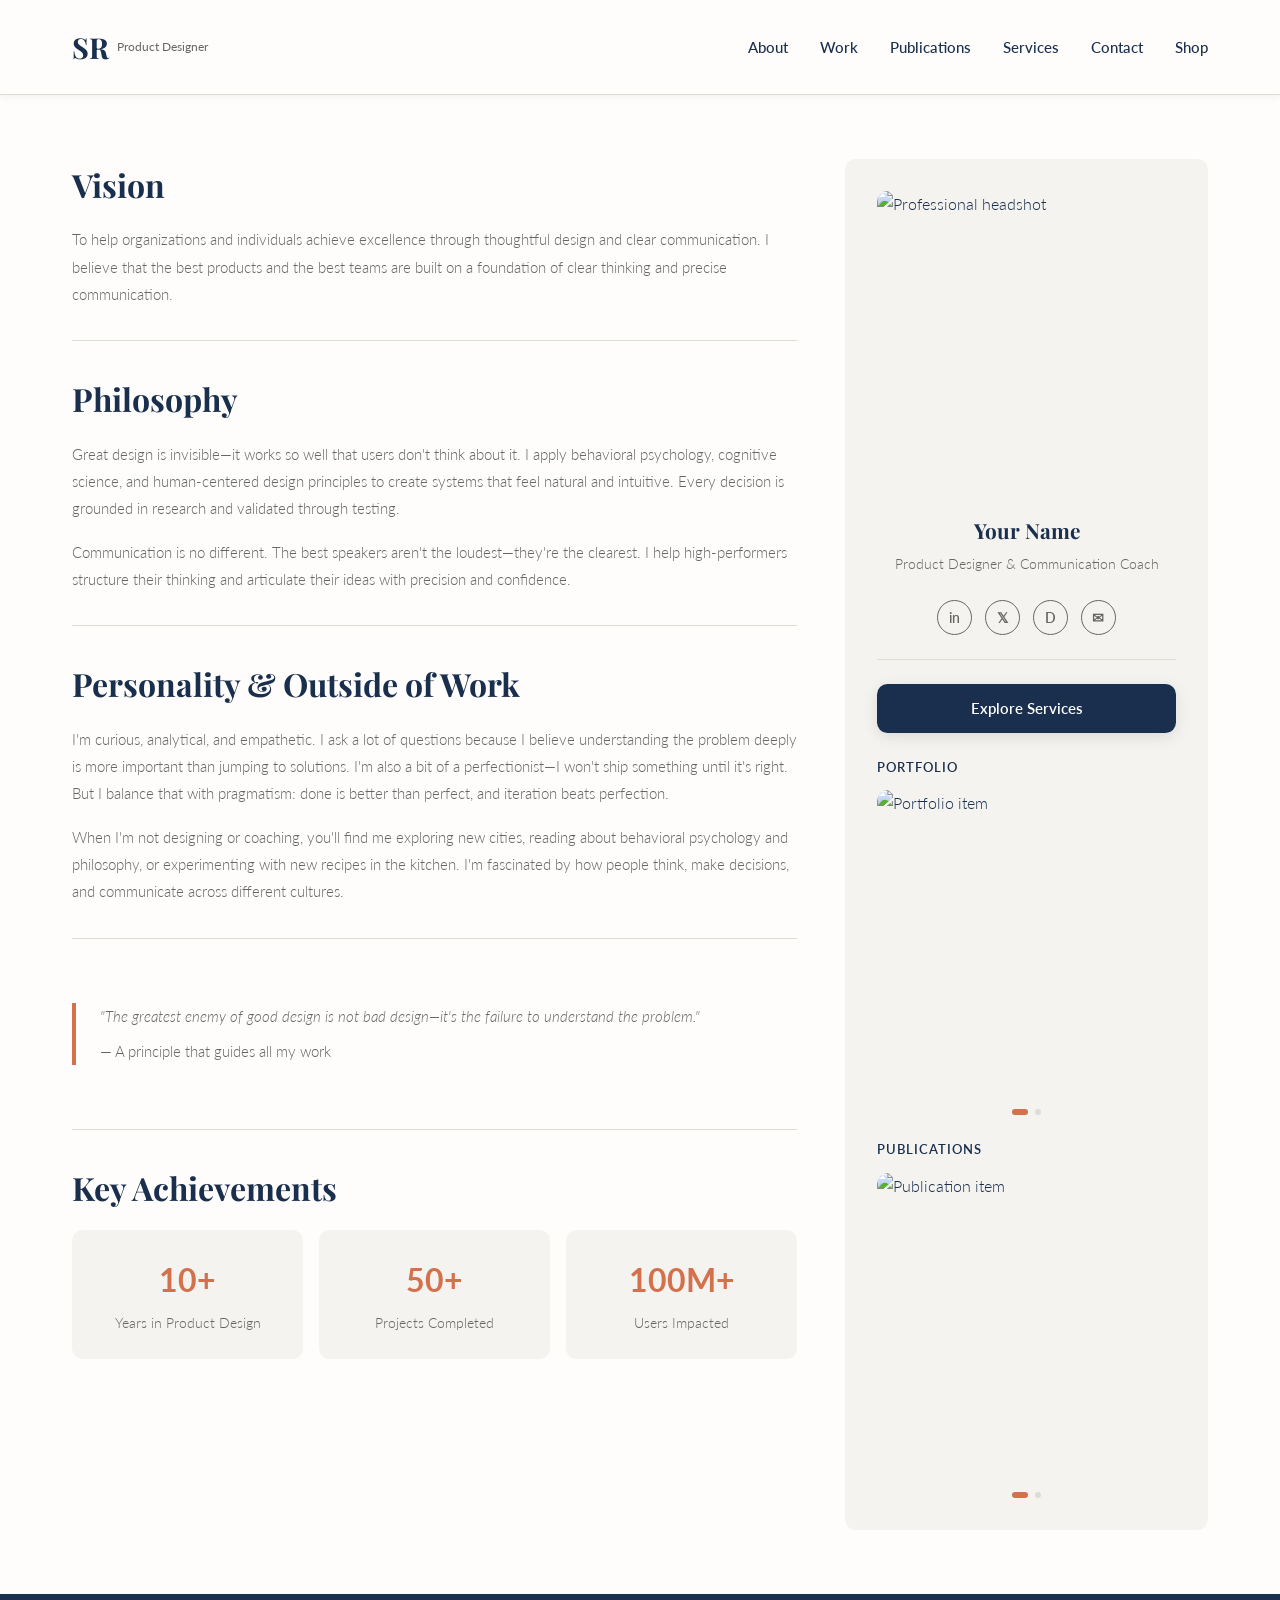
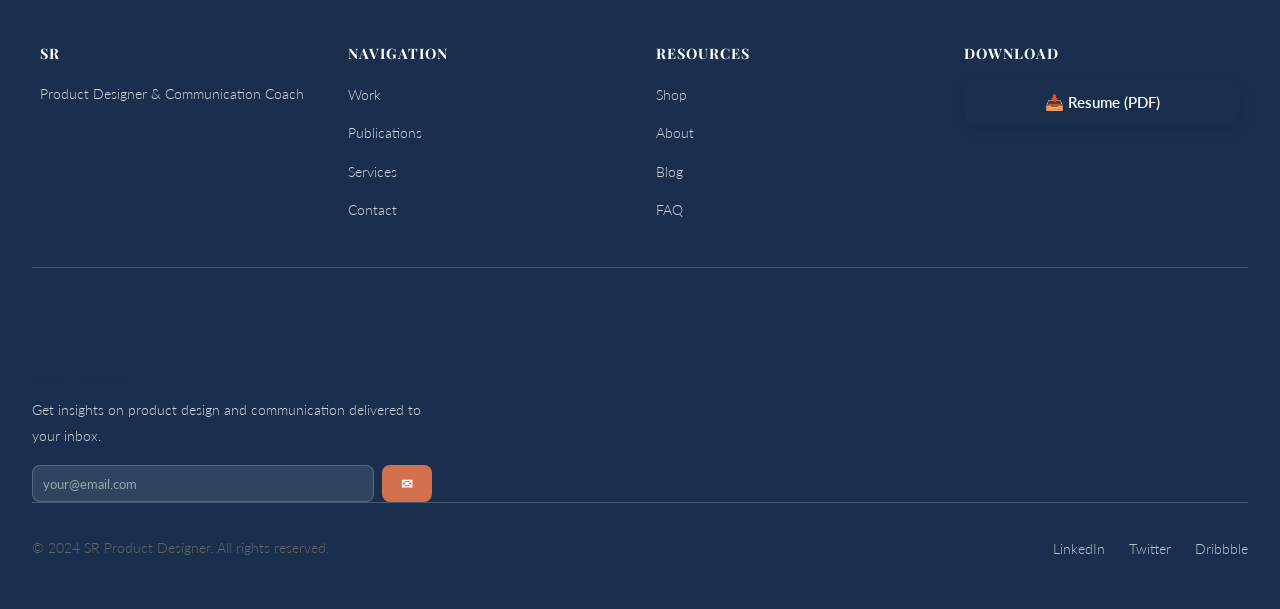
==== about.html @ 40fbd29f "Add files via upload" ====
<!DOCTYPE html>
<html lang="en">
<head>
  <meta charset="UTF-8">
  <meta name="viewport" content="width=device-width, initial-scale=1.0">
  <title>About - SR Portfolio</title>
  <link rel="preconnect" href="https://fonts.googleapis.com">
  <link rel="preconnect" href="https://fonts.gstatic.com" crossorigin>
  <link href="https://fonts.googleapis.com/css2?family=Playfair+Display:wght@600;700;800&family=Lato:wght@300;400;500;600;700&display=swap" rel="stylesheet">
  <link rel="stylesheet" href="styles.css">
</head>
<body>
  <!-- HEADER -->
  <header>
    <div class="header-container">
      <a href="index.html" class="logo">SR <span class="logo-subtitle">Product Designer</span></a>
      <nav>
        <a href="about.html">About</a>
        <a href="index.html#case-studies">Work</a>
        <a href="index.html#publications">Publications</a>
        <a href="index.html#services">Services</a>
        <a href="index.html#contact">Contact</a>
        <a href="shop.html">Shop</a>
      </nav>
    </div>
  </header>

  <!-- ABOUT SECTION -->
  <section style="padding: 4rem 0;">
    <div class="container">
      <div class="about-wrapper">
        <!-- LEFT COLUMN: MAIN CONTENT (2/3) -->
        <div class="about-content">
          <!-- Vision -->
          <div class="about-section">
            <h2>Vision</h2>
            <p>To help organizations and individuals achieve excellence through thoughtful design and clear communication. I believe that the best products and the best teams are built on a foundation of clear thinking and precise communication.</p>
          </div>

          <!-- Philosophy -->
          <div class="about-section">
            <h2>Philosophy</h2>
            <p>Great design is invisible—it works so well that users don't think about it. I apply behavioral psychology, cognitive science, and human-centered design principles to create systems that feel natural and intuitive. Every decision is grounded in research and validated through testing.</p>
            <p style="margin-top: 1rem;">Communication is no different. The best speakers aren't the loudest—they're the clearest. I help high-performers structure their thinking and articulate their ideas with precision and confidence.</p>
          </div>

          <!-- Personality & Outside of Work -->
          <div class="about-section">
            <h2>Personality & Outside of Work</h2>
            <p>I'm curious, analytical, and empathetic. I ask a lot of questions because I believe understanding the problem deeply is more important than jumping to solutions. I'm also a bit of a perfectionist—I won't ship something until it's right. But I balance that with pragmatism: done is better than perfect, and iteration beats perfection.</p>
            <p style="margin-top: 1rem;">When I'm not designing or coaching, you'll find me exploring new cities, reading about behavioral psychology and philosophy, or experimenting with new recipes in the kitchen. I'm fascinated by how people think, make decisions, and communicate across different cultures.</p>
          </div>

          <!-- Quote -->
          <div class="about-section">
            <blockquote class="hero-quote">
              <p>"The greatest enemy of good design is not bad design—it's the failure to understand the problem."</p>
              <p class="hero-quote-author">— A principle that guides all my work</p>
            </blockquote>
          </div>

          <!-- Key Achievements -->
          <div class="about-section">
            <h2>Key Achievements</h2>
            <div class="about-achievements">
              <div class="achievement-card">
                <div class="number">10+</div>
                <div class="label">Years in Product Design</div>
              </div>
              <div class="achievement-card">
                <div class="number">50+</div>
                <div class="label">Projects Completed</div>
              </div>
              <div class="achievement-card">
                <div class="number">100M+</div>
                <div class="label">Users Impacted</div>
              </div>
            </div>
          </div>
        </div>

        <!-- RIGHT COLUMN: SIDEBAR (1/3) -->
        <div class="about-sidebar">
          <!-- Headshot -->
          <img src="https://d2xsxph8kpxj0f.cloudfront.net/310519663073856323/KrCcLkjFfHXs5Fs8XRAP9v/headshot-1-HgJmuuVNAD2cdHYpZAWrU8.webp" alt="Professional headshot" class="about-sidebar-image">

          <!-- Name -->
          <div class="about-sidebar-name">
            <h3>Your Name</h3>
            <p>Product Designer & Communication Coach</p>
          </div>

          <!-- Social Icons -->
          <div class="about-sidebar-social">
            <a href="https://linkedin.com" target="_blank" title="LinkedIn">in</a>
            <a href="https://twitter.com" target="_blank" title="Twitter">𝕏</a>
            <a href="https://dribbble.com" target="_blank" title="Dribbble">D</a>
            <a href="mailto:hello@example.com" title="Email">✉</a>
          </div>

          <div class="about-sidebar-divider"></div>

          <!-- Services CTA -->
          <a href="index.html#services" class="btn btn-primary about-sidebar-cta">Explore Services</a>

          <!-- Portfolio Carousel -->
          <div class="about-portfolio-section">
            <div class="about-portfolio-title">Portfolio</div>
            <div class="about-portfolio-carousel">
              <img id="portfolioCarousel" src="https://images.unsplash.com/photo-1552664730-d307ca884978?w=300&h=300&fit=crop" alt="Portfolio item" style="opacity: 1; transition: opacity 0.3s ease;">
            </div>
            <div class="carousel-nav portfolio-nav">
              <button class="active"></button>
              <button></button>
            </div>
          </div>

          <!-- Publications Carousel -->
          <div class="about-portfolio-section">
            <div class="about-portfolio-title">Publications</div>
            <div class="about-portfolio-carousel">
              <img id="publicationCarousel" src="https://images.unsplash.com/photo-1499750310107-5fef28a66643?w=300&h=300&fit=crop" alt="Publication item" style="opacity: 1; transition: opacity 0.3s ease;">
            </div>
            <div class="carousel-nav publication-nav">
              <button class="active"></button>
              <button></button>
            </div>
          </div>
        </div>
      </div>
    </div>
  </section>

  <!-- FOOTER -->
  <footer>
    <div class="footer-container">
      <div class="footer-section">
        <h4>SR</h4>
        <p>Product Designer & Communication Coach</p>
      </div>

      <div class="footer-section">
        <h4>Navigation</h4>
        <ul>
          <li><a href="index.html#case-studies">Work</a></li>
          <li><a href="index.html#publications">Publications</a></li>
          <li><a href="index.html#services">Services</a></li>
          <li><a href="index.html#contact">Contact</a></li>
        </ul>
      </div>

      <div class="footer-section">
        <h4>Resources</h4>
        <ul>
          <li><a href="shop.html">Shop</a></li>
          <li><a href="about.html">About</a></li>
          <li><a href="#">Blog</a></li>
          <li><a href="#">FAQ</a></li>
        </ul>
      </div>

      <div class="footer-section">
        <h4>Download</h4>
        <button class="btn btn-primary" onclick="alert('Resume download - implement with your PDF URL')" style="width: 100%; justify-content: center;">📥 Resume (PDF)</button>
      </div>
    </div>

    <div class="footer-divider"></div>

    <div class="footer-newsletter">
      <h4>Stay Updated</h4>
      <p>Get insights on product design and communication delivered to your inbox.</p>
      <form class="footer-newsletter-form" onsubmit="event.preventDefault(); alert('Newsletter signup - implement with backend');">
        <input type="email" placeholder="your@email.com" required>
        <button type="submit">✉</button>
      </form>
    </div>

    <div class="footer-bottom">
      <p>© 2024 SR Product Designer. All rights reserved.</p>
      <div class="footer-bottom-links">
        <a href="https://linkedin.com" target="_blank">LinkedIn</a>
        <a href="https://twitter.com" target="_blank">Twitter</a>
        <a href="https://dribbble.com" target="_blank">Dribbble</a>
      </div>
    </div>
  </footer>

  <script src="main.js"></script>
</body>
</html>
---- styles.css ----
/* ============================================
   SR PORTFOLIO - EXACT DESIGN SYSTEM
   Matching Manus React version perfectly
   ============================================ */

* {
  margin: 0;
  padding: 0;
  box-sizing: border-box;
}

:root {
  --primary: #1a2f4d;
  --primary-light: #2a4a6d;
  --primary-dark: #0f1f35;
  --accent: #d4714d;
  --accent-light: #e89070;
  --accent-dark: #c25a38;
  --secondary: #f5f3f0;
  --secondary-dark: #e8e4df;
  --background: #fefdfb;
  --foreground: #1a2f4d;
  --muted-foreground: #666666;
  --border: #e0dbd5;
  --card: #ffffff;
  
  --shadow-sm: 0 2px 8px rgba(0, 0, 0, 0.05);
  --shadow-md: 0 4px 15px rgba(0, 0, 0, 0.1);
  --shadow-lg: 0 8px 25px rgba(0, 0, 0, 0.15);
  --shadow-xl: 0 12px 40px rgba(0, 0, 0, 0.2);
}

html {
  scroll-behavior: smooth;
}

body {
  font-family: 'Lato', -apple-system, BlinkMacSystemFont, 'Segoe UI', sans-serif;
  color: var(--foreground);
  background-color: var(--background);
  line-height: 1.6;
  font-weight: 300;
}

h1, h2, h3, h4, h5, h6 {
  font-family: 'Playfair Display', serif;
  color: var(--primary);
  font-weight: 700;
}

p {
  color: var(--muted-foreground);
  line-height: 1.8;
}

a {
  color: inherit;
  text-decoration: none;
}

/* ============================================
   HEADER & NAVIGATION
   ============================================ */

header {
  position: sticky;
  top: 0;
  z-index: 1000;
  background: var(--background);
  border-bottom: 1px solid var(--border);
  box-shadow: var(--shadow-sm);
}

.header-container {
  max-width: 1200px;
  margin: 0 auto;
  padding: 1.5rem 2rem;
  display: flex;
  justify-content: space-between;
  align-items: center;
}

.logo {
  font-size: 1.8rem;
  font-weight: 700;
  color: var(--primary);
  font-family: 'Playfair Display', serif;
  display: flex;
  align-items: center;
  gap: 0.5rem;
}

.logo-subtitle {
  font-size: 0.75rem;
  color: var(--muted-foreground);
  font-family: 'Lato', sans-serif;
  font-weight: 400;
}

nav {
  display: flex;
  gap: 2rem;
  align-items: center;
}

nav a {
  font-size: 0.95rem;
  font-weight: 500;
  color: var(--foreground);
  transition: color 0.3s ease;
  position: relative;
}

nav a:hover {
  color: var(--accent);
}

nav a::after {
  content: '';
  position: absolute;
  bottom: -5px;
  left: 0;
  width: 0;
  height: 2px;
  background: var(--accent);
  transition: width 0.3s ease;
}

nav a:hover::after {
  width: 100%;
}

/* ============================================
   BUTTONS
   ============================================ */

.btn {
  display: inline-flex;
  align-items: center;
  justify-content: center;
  gap: 0.5rem;
  padding: 0.75rem 1.5rem;
  border-radius: 0.65rem;
  border: none;
  cursor: pointer;
  font-size: 0.95rem;
  font-weight: 600;
  transition: all 0.3s ease;
  font-family: 'Lato', sans-serif;
}

.btn-primary {
  background: var(--primary);
  color: white;
  box-shadow: var(--shadow-md);
}

.btn-primary:hover {
  background: var(--primary-dark);
  transform: translateY(-2px);
  box-shadow: var(--shadow-lg);
}

.btn-secondary {
  background: transparent;
  color: var(--accent);
  border: 2px solid var(--accent);
}

.btn-secondary:hover {
  background: var(--accent);
  color: white;
}

.btn-outline {
  background: transparent;
  color: var(--primary);
  border: 2px solid var(--primary);
}

.btn-outline:hover {
  background: var(--primary);
  color: white;
}

/* ============================================
   CONTAINER & SECTIONS
   ============================================ */

.container {
  max-width: 1200px;
  margin: 0 auto;
  padding: 0 2rem;
}

section {
  padding: 4rem 0;
}

section.alt-bg {
  background: var(--secondary);
}

/* ============================================
   HERO SECTION
   ============================================ */

.hero {
  display: grid;
  grid-template-columns: 1fr 1fr;
  gap: 4rem;
  align-items: center;
  min-height: 80vh;
  padding: 4rem 0;
}

.hero-image {
  position: relative;
  display: flex;
  flex-direction: column;
  align-items: center;
}

.hero-image-wrapper {
  position: relative;
  width: 320px;
  height: 320px;
  margin-bottom: 2rem;
}

.hero-image-outer {
  position: absolute;
  inset: 0;
  border-radius: 1rem;
  background: linear-gradient(135deg, rgba(212, 113, 77, 0.2), rgba(26, 47, 77, 0.2));
  box-shadow: var(--shadow-lg);
}

.hero-image-inner {
  position: absolute;
  inset: 1rem;
  border-radius: 0.75rem;
  overflow: hidden;
  box-shadow: var(--shadow-md);
}

.hero-image-inner img {
  width: 100%;
  height: 100%;
  object-fit: cover;
  transition: opacity 0.7s ease;
}

.carousel-dots {
  position: absolute;
  bottom: 1.5rem;
  left: 50%;
  transform: translateX(-50%);
  display: flex;
  gap: 0.5rem;
  z-index: 10;
}

.carousel-dots button {
  width: 8px;
  height: 8px;
  border-radius: 50%;
  background: rgba(255, 255, 255, 0.5);
  border: none;
  cursor: pointer;
  transition: all 0.3s ease;
}

.carousel-dots button.active {
  background: var(--accent);
  width: 24px;
  border-radius: 4px;
}

.social-icons {
  display: flex;
  gap: 1rem;
  justify-content: center;
}

.social-icons a {
  width: 40px;
  height: 40px;
  border: 1.5px solid var(--muted-foreground);
  border-radius: 50%;
  display: flex;
  align-items: center;
  justify-content: center;
  color: var(--muted-foreground);
  transition: all 0.3s ease;
  font-size: 1rem;
  font-weight: 600;
}

.social-icons a:hover {
  border-color: var(--accent);
  background: var(--accent);
  color: white;
}

.hero-content {
  space-y: 2rem;
}

.hero-content h1 {
  font-size: 3.5rem;
  line-height: 1.2;
  margin-bottom: 1rem;
}

.hero-content .subtitle {
  font-size: 1.1rem;
  color: var(--muted-foreground);
  margin-bottom: 1.5rem;
  line-height: 1.8;
}

.hero-quote {
  border-left: 4px solid var(--accent);
  padding-left: 1.5rem;
  margin: 2rem 0;
  font-style: italic;
  color: var(--muted-foreground);
  font-size: 1.1rem;
}

.hero-quote-author {
  font-size: 0.9rem;
  margin-top: 0.5rem;
  color: var(--foreground);
  font-style: normal;
}

.hero-cta {
  display: flex;
  gap: 1rem;
  margin-top: 2rem;
  flex-wrap: wrap;
}

/* ============================================
   CASE STUDIES SECTION
   ============================================ */

.section-title {
  font-size: 2.5rem;
  margin-bottom: 0.5rem;
}

.section-subtitle {
  color: var(--muted-foreground);
  font-size: 1.1rem;
  margin-bottom: 3rem;
}

.case-grid {
  display: grid;
  grid-template-columns: repeat(2, 1fr);
  gap: 1.5rem;
  auto-rows: max-content;
  margin-bottom: 3rem;
}

.case-grid > a:first-child {
  grid-column: span 2;
  grid-row: span 2;
}

.case-card {
  position: relative;
  overflow: hidden;
  border-radius: 0.75rem;
  box-shadow: var(--shadow-md);
  transition: all 0.3s ease;
  cursor: pointer;
  height: 300px;
  display: flex;
  align-items: flex-end;
}

.case-grid > a:first-child .case-card {
  height: 500px;
}

.case-card:hover {
  transform: translateY(-8px);
  box-shadow: var(--shadow-lg);
}

.case-card-image {
  position: absolute;
  inset: 0;
  width: 100%;
  height: 100%;
  background: linear-gradient(135deg, #667eea 0%, #764ba2 100%);
  overflow: hidden;
}

.case-card-image img {
  width: 100%;
  height: 100%;
  object-fit: cover;
  transition: transform 0.5s ease;
}

.case-card:hover .case-card-image img {
  transform: scale(1.05);
}

.case-card-overlay {
  position: absolute;
  inset: 0;
  background: linear-gradient(to top, rgba(26, 47, 77, 0.95), rgba(26, 47, 77, 0.5), transparent);
  opacity: 0;
  transition: opacity 0.3s ease;
  display: flex;
  flex-direction: column;
  justify-content: flex-end;
  padding: 2rem;
  z-index: 2;
}

.case-card:hover .case-card-overlay {
  opacity: 1;
}

.case-card-overlay-content {
  space-y: 1rem;
}

.case-card-overlay-category {
  font-size: 0.75rem;
  color: var(--accent);
  text-transform: uppercase;
  letter-spacing: 1px;
  font-weight: 600;
  margin-bottom: 0.5rem;
}

.case-card-overlay-title {
  font-size: 1.5rem;
  color: white;
  margin-bottom: 0.5rem;
}

.case-card-overlay-description {
  font-size: 0.9rem;
  color: rgba(255, 255, 255, 0.9);
  margin-bottom: 1rem;
}

.case-card-overlay-cta {
  display: flex;
  align-items: center;
  gap: 0.5rem;
  color: var(--accent);
  font-weight: 600;
  font-size: 0.9rem;
  transition: transform 0.3s ease;
}

.case-card:hover .case-card-overlay-cta {
  transform: translateX(4px);
}

.case-card-static {
  position: absolute;
  bottom: 0;
  left: 0;
  right: 0;
  padding: 1.5rem;
  background: linear-gradient(to top, rgba(0, 0, 0, 0.6), transparent);
  z-index: 1;
  transition: opacity 0.3s ease;
}

.case-card:hover .case-card-static {
  opacity: 0;
}

.case-card-static-category {
  font-size: 0.75rem;
  color: var(--accent);
  text-transform: uppercase;
  letter-spacing: 1px;
  font-weight: 600;
  margin-bottom: 0.5rem;
}

.case-card-static-title {
  font-size: 1.3rem;
  color: white;
  margin-bottom: 0.5rem;
}

.case-card-static-company {
  font-size: 0.9rem;
  color: rgba(255, 255, 255, 0.8);
}

.case-cta {
  text-align: center;
}

.case-cta p {
  margin-bottom: 1rem;
}

.case-cta .btn {
  display: inline-flex;
}

/* ============================================
   PUBLICATIONS SECTION
   ============================================ */

.publications-header {
  display: flex;
  justify-content: space-between;
  align-items: center;
  margin-bottom: 3rem;
}

.publications-header-left {
  max-width: 50%;
}

.publications-controls {
  display: flex;
  gap: 0.5rem;
}

.publications-controls button {
  padding: 0.5rem;
  background: transparent;
  border: none;
  cursor: pointer;
  color: var(--accent);
  transition: all 0.3s ease;
  display: flex;
  align-items: center;
  justify-content: center;
}

.publications-controls button:hover {
  background: var(--secondary);
  border-radius: 0.5rem;
}

.publications-carousel {
  position: relative;
  overflow: hidden;
}

.publications-scroll {
  display: flex;
  gap: 1.5rem;
  overflow-x: auto;
  padding-bottom: 1rem;
  scroll-behavior: smooth;
}

.publications-scroll::-webkit-scrollbar {
  display: none;
}

.publication-card {
  flex-shrink: 0;
  width: 320px;
  background: var(--card);
  border: 1px solid var(--border);
  border-radius: 0.75rem;
  padding: 1.5rem;
  box-shadow: var(--shadow-md);
  transition: all 0.3s ease;
  display: flex;
  flex-direction: column;
  justify-content: space-between;
  cursor: pointer;
}

.publication-card:hover {
  box-shadow: var(--shadow-lg);
  border-color: var(--accent);
  transform: scale(1.05);
}

.publication-card-header {
  margin-bottom: 1rem;
}

.publication-card-publication {
  font-size: 0.75rem;
  color: var(--accent);
  text-transform: uppercase;
  letter-spacing: 1px;
  font-weight: 600;
  margin-bottom: 0.5rem;
}

.publication-card-title {
  font-size: 1.1rem;
  font-weight: 700;
  color: var(--primary);
  margin-bottom: 0.5rem;
  transition: color 0.3s ease;
  line-height: 1.4;
  display: -webkit-box;
  -webkit-line-clamp: 2;
  -webkit-box-orient: vertical;
  overflow: hidden;
}

.publication-card:hover .publication-card-title {
  color: var(--accent);
}

.publication-card-excerpt {
  font-size: 0.85rem;
  color: var(--muted-foreground);
  line-height: 1.5;
  display: -webkit-box;
  -webkit-line-clamp: 2;
  -webkit-box-orient: vertical;
  overflow: hidden;
}

.publication-card-footer {
  display: flex;
  justify-content: space-between;
  align-items: center;
  padding-top: 1rem;
  border-top: 1px solid var(--border);
}

.publication-card-date {
  font-size: 0.75rem;
  color: var(--muted-foreground);
}

.publication-card-icon {
  color: var(--accent);
  transition: transform 0.3s ease;
}

.publication-card:hover .publication-card-icon {
  transform: translate(2px, -2px);
}

.publications-indicators {
  display: flex;
  gap: 0.5rem;
  justify-content: center;
  margin-top: 2rem;
}

.publications-indicator {
  width: 8px;
  height: 8px;
  border-radius: 50%;
  background: var(--border);
  border: none;
  cursor: pointer;
  transition: all 0.3s ease;
}

.publications-indicator.active {
  background: var(--accent);
  width: 32px;
  border-radius: 4px;
}

.publications-indicator:hover {
  background: var(--muted-foreground);
}

/* ============================================
   SERVICES SECTION
   ============================================ */

.services-grid {
  display: grid;
  grid-template-columns: repeat(auto-fit, minmax(350px, 1fr));
  gap: 2rem;
}

.service-card {
  background: var(--card);
  border: 2px solid var(--border);
  border-radius: 0.75rem;
  padding: 2rem;
  transition: all 0.3s ease;
  position: relative;
  display: flex;
  flex-direction: column;
}

.service-card::before {
  content: '';
  position: absolute;
  top: 0;
  left: 0;
  right: 0;
  height: 3px;
  background: linear-gradient(to right, var(--accent), var(--accent), transparent);
  border-radius: 0.75rem 0.75rem 0 0;
  opacity: 0;
  transition: opacity 0.3s ease;
}

.service-card:hover {
  border-color: var(--accent);
  box-shadow: var(--shadow-lg);
  transform: translateY(-8px);
}

.service-card:hover::before {
  opacity: 1;
}

.service-card-title {
  font-size: 1.5rem;
  margin-bottom: 0.5rem;
  transition: color 0.3s ease;
}

.service-card:hover .service-card-title {
  color: var(--accent);
}

.service-card-subtitle {
  color: var(--accent);
  font-weight: 600;
  font-size: 0.9rem;
  margin-bottom: 1rem;
}

.service-card-description {
  color: var(--muted-foreground);
  margin-bottom: 1.5rem;
  font-size: 0.95rem;
  line-height: 1.8;
}

.service-card-section-title {
  font-size: 0.75rem;
  font-weight: 700;
  text-transform: uppercase;
  letter-spacing: 1px;
  color: var(--primary);
  margin-bottom: 1rem;
  margin-top: 1.5rem;
}

.service-features {
  list-style: none;
  margin-bottom: 1.5rem;
  flex-grow: 1;
}

.service-features li {
  display: flex;
  align-items: flex-start;
  gap: 0.75rem;
  padding: 0.5rem 0;
  color: var(--foreground);
  font-size: 0.9rem;
}

.service-features li::before {
  content: '✓';
  color: var(--accent);
  font-weight: 700;
  flex-shrink: 0;
}

.service-ideal {
  background: var(--secondary);
  padding: 1rem;
  border-radius: 0.65rem;
  margin-bottom: 1.5rem;
  font-size: 0.9rem;
  color: var(--foreground);
}

.service-ideal strong {
  display: block;
  margin-bottom: 0.5rem;
}

.service-ideal-tags {
  display: flex;
  flex-wrap: wrap;
  gap: 0.5rem;
}

.service-ideal-tag {
  display: inline-block;
  padding: 0.3rem 0.75rem;
  background: rgba(212, 113, 77, 0.1);
  color: var(--accent);
  font-size: 0.75rem;
  font-weight: 600;
  border-radius: 20px;
}

.service-cta {
  display: flex;
  gap: 1rem;
  margin-top: 1.5rem;
}

.service-cta .btn {
  flex: 1;
}

.service-note {
  font-size: 0.75rem;
  color: var(--muted-foreground);
  text-align: center;
  margin-top: 1rem;
}

/* ============================================
   CONTACT SECTION
   ============================================ */

.contact-wrapper {
  display: grid;
  grid-template-columns: 1fr 1fr;
  gap: 3rem;
}

.contact-info {
  display: flex;
  flex-direction: column;
  gap: 2rem;
}

.contact-info-item {
  display: flex;
  align-items: flex-start;
  gap: 1.5rem;
}

.contact-info-icon {
  width: 50px;
  height: 50px;
  display: flex;
  align-items: center;
  justify-content: center;
  flex-shrink: 0;
  color: var(--accent);
  font-size: 1.5rem;
}

.contact-info-content h3 {
  margin-bottom: 0.5rem;
  font-size: 1.1rem;
}

.contact-info-content p {
  color: var(--muted-foreground);
  font-size: 0.95rem;
}

.contact-info-content a {
  color: var(--muted-foreground);
  transition: color 0.3s ease;
}

.contact-info-content a:hover {
  color: var(--accent);
}

.contact-form {
  background: var(--card);
  border: 1px solid var(--border);
  border-radius: 1rem;
  padding: 2rem;
  box-shadow: var(--shadow-md);
  display: flex;
  flex-direction: column;
  gap: 1.2rem;
}

.form-group {
  display: flex;
  flex-direction: column;
}

.form-group label {
  margin-bottom: 0.5rem;
  font-weight: 600;
  font-size: 0.95rem;
}

.form-group input,
.form-group textarea,
.form-group select {
  padding: 0.8rem;
  border: 1px solid var(--border);
  border-radius: 0.65rem;
  font-family: 'Lato', sans-serif;
  font-size: 0.95rem;
  transition: all 0.3s ease;
  background: var(--background);
}

.form-group input:focus,
.form-group textarea:focus,
.form-group select:focus {
  outline: none;
  border-color: var(--accent);
  box-shadow: 0 0 0 3px rgba(212, 113, 77, 0.1);
}

.form-group textarea {
  resize: vertical;
  min-height: 120px;
}

.form-submit {
  margin-top: 1rem;
  width: 100%;
}

/* ============================================
   FOOTER
   ============================================ */

footer {
  background: var(--primary);
  color: white;
  padding: 3rem 2rem;
}

.footer-container {
  max-width: 1200px;
  margin: 0 auto;
  display: grid;
  grid-template-columns: repeat(4, 1fr);
  gap: 2rem;
  margin-bottom: 2rem;
}

.footer-section h4 {
  color: white;
  margin-bottom: 1rem;
  font-size: 0.9rem;
  text-transform: uppercase;
  letter-spacing: 1px;
  font-family: 'Playfair Display', serif;
}

.footer-section ul {
  list-style: none;
}

.footer-section ul li {
  margin-bottom: 0.8rem;
}

.footer-section a {
  color: rgba(255, 255, 255, 0.8);
  transition: color 0.3s ease;
  font-size: 0.9rem;
}

.footer-section a:hover {
  color: var(--accent);
}

.footer-section p {
  color: rgba(255, 255, 255, 0.8);
  font-size: 0.9rem;
}

.footer-divider {
  border-top: 1px solid rgba(255, 255, 255, 0.2);
  padding: 2rem 0;
  margin-bottom: 2rem;
}

.footer-newsletter {
  max-width: 400px;
}

.footer-newsletter h4 {
  margin-bottom: 0.5rem;
}

.footer-newsletter p {
  color: rgba(255, 255, 255, 0.8);
  margin-bottom: 1rem;
  font-size: 0.9rem;
}

.footer-newsletter-form {
  display: flex;
  gap: 0.5rem;
}

.footer-newsletter-form input {
  flex: 1;
  padding: 0.6rem;
  background: rgba(255, 255, 255, 0.1);
  border: 1px solid rgba(255, 255, 255, 0.2);
  border-radius: 0.5rem;
  color: white;
  font-family: 'Lato', sans-serif;
}

.footer-newsletter-form input::placeholder {
  color: rgba(255, 255, 255, 0.5);
}

.footer-newsletter-form input:focus {
  outline: none;
  border-color: var(--accent);
  box-shadow: 0 0 0 3px rgba(212, 113, 77, 0.2);
}

.footer-newsletter-form button {
  padding: 0.6rem 1.2rem;
  background: var(--accent);
  color: white;
  border: none;
  border-radius: 0.5rem;
  cursor: pointer;
  font-weight: 600;
  transition: all 0.3s ease;
  display: flex;
  align-items: center;
  gap: 0.5rem;
  font-size: 0.9rem;
}

.footer-newsletter-form button:hover {
  background: var(--accent-dark);
}

.footer-bottom {
  border-top: 1px solid rgba(255, 255, 255, 0.2);
  padding-top: 2rem;
  display: flex;
  justify-content: space-between;
  align-items: center;
  text-align: center;
  font-size: 0.9rem;
  color: rgba(255, 255, 255, 0.7);
}

.footer-bottom-links {
  display: flex;
  gap: 1.5rem;
}

.footer-bottom-links a {
  color: rgba(255, 255, 255, 0.7);
  transition: color 0.3s ease;
}

.footer-bottom-links a:hover {
  color: var(--accent);
}

/* ============================================
   ABOUT PAGE
   ============================================ */

.about-wrapper {
  display: grid;
  grid-template-columns: 2fr 1fr;
  gap: 3rem;
  align-items: start;
}

.about-content {
  display: flex;
  flex-direction: column;
  gap: 2rem;
}

.about-section {
  border-bottom: 1px solid var(--border);
  padding-bottom: 2rem;
}

.about-section:last-child {
  border-bottom: none;
}

.about-section h2 {
  font-size: 2rem;
  margin-bottom: 1rem;
}

.about-section p {
  color: var(--muted-foreground);
  line-height: 1.8;
  font-size: 0.95rem;
}

.about-achievements {
  display: grid;
  grid-template-columns: repeat(3, 1fr);
  gap: 1rem;
  margin-top: 1rem;
}

.achievement-card {
  background: var(--secondary);
  padding: 1.5rem;
  border-radius: 0.65rem;
  text-align: center;
}

.achievement-card .number {
  font-size: 2rem;
  color: var(--accent);
  font-weight: 700;
  margin-bottom: 0.5rem;
}

.achievement-card .label {
  font-size: 0.85rem;
  color: var(--muted-foreground);
}

.about-sidebar {
  background: var(--secondary);
  padding: 2rem;
  border-radius: 0.65rem;
  display: flex;
  flex-direction: column;
  gap: 1.5rem;
  height: fit-content;
  position: sticky;
  top: 100px;
}

.about-sidebar-image {
  width: 100%;
  aspect-ratio: 1;
  border-radius: 0.65rem;
  overflow: hidden;
  object-fit: cover;
}

.about-sidebar-name {
  text-align: center;
}

.about-sidebar-name h3 {
  font-size: 1.3rem;
  margin-bottom: 0.3rem;
}

.about-sidebar-name p {
  font-size: 0.85rem;
  color: var(--muted-foreground);
}

.about-sidebar-social {
  display: flex;
  gap: 0.8rem;
  justify-content: center;
}

.about-sidebar-social a {
  width: 35px;
  height: 35px;
  border: 1.5px solid var(--muted-foreground);
  border-radius: 50%;
  display: flex;
  align-items: center;
  justify-content: center;
  color: var(--muted-foreground);
  transition: all 0.3s ease;
  font-size: 0.9rem;
  font-weight: 600;
}

.about-sidebar-social a:hover {
  border-color: var(--accent);
  background: var(--accent);
  color: white;
}

.about-sidebar-divider {
  height: 1px;
  background: var(--border);
}

.about-sidebar-cta {
  width: 100%;
}

.about-portfolio-section {
  display: flex;
  flex-direction: column;
  gap: 0.8rem;
}

.about-portfolio-title {
  font-size: 0.8rem;
  font-weight: 600;
  text-transform: uppercase;
  letter-spacing: 1px;
  color: var(--primary);
}

.about-portfolio-carousel {
  position: relative;
  overflow: hidden;
  border-radius: 0.65rem;
  aspect-ratio: 1;
}

.about-portfolio-carousel img {
  width: 100%;
  height: 100%;
  object-fit: cover;
  border-radius: 0.65rem;
  transition: transform 0.3s ease;
}

.carousel-nav {
  display: flex;
  gap: 0.4rem;
  justify-content: center;
  margin-top: 0.5rem;
}

.carousel-nav button {
  width: 6px;
  height: 6px;
  border-radius: 50%;
  background: var(--border);
  border: none;
  cursor: pointer;
  transition: all 0.3s ease;
}

.carousel-nav button.active {
  background: var(--accent);
  width: 16px;
  border-radius: 3px;
}

/* ============================================
   SHOP PAGE
   ============================================ */

.shop-header {
  margin-bottom: 3rem;
}

.shop-header h1 {
  font-size: 2.5rem;
  margin-bottom: 0.5rem;
}

.shop-header p {
  color: var(--muted-foreground);
  font-size: 1.1rem;
}

.category-tabs {
  display: flex;
  gap: 1rem;
  margin-bottom: 2rem;
  flex-wrap: wrap;
  overflow-x: auto;
  padding-bottom: 1rem;
}

.category-tab {
  padding: 0.7rem 1.5rem;
  border: 2px solid var(--border);
  background: transparent;
  border-radius: 25px;
  cursor: pointer;
  font-weight: 600;
  transition: all 0.3s ease;
  white-space: nowrap;
  font-family: 'Lato', sans-serif;
}

.category-tab.active {
  background: var(--accent);
  color: white;
  border-color: var(--accent);
}

.category-tab:hover {
  border-color: var(--accent);
}

.products-grid {
  display: grid;
  grid-template-columns: repeat(auto-fill, minmax(280px, 1fr));
  gap: 2rem;
}

.product-card {
  background: var(--card);
  border: 1px solid var(--border);
  border-radius: 0.65rem;
  overflow: hidden;
  transition: all 0.3s ease;
  display: flex;
  flex-direction: column;
}

.product-card:hover {
  transform: translateY(-5px);
  box-shadow: var(--shadow-lg);
  border-color: var(--accent);
}

.product-image {
  width: 100%;
  height: 200px;
  background: linear-gradient(135deg, #667eea 0%, #764ba2 100%);
  overflow: hidden;
}

.product-content {
  padding: 1.5rem;
  display: flex;
  flex-direction: column;
  flex-grow: 1;
}

.product-category {
  font-size: 0.75rem;
  color: var(--accent);
  text-transform: uppercase;
  letter-spacing: 1px;
  font-weight: 600;
  margin-bottom: 0.5rem;
}

.product-title {
  font-size: 1.1rem;
  margin-bottom: 0.5rem;
}

.product-description {
  color: var(--muted-foreground);
  font-size: 0.85rem;
  margin-bottom: 1rem;
  flex-grow: 1;
}

.product-features {
  list-style: none;
  font-size: 0.8rem;
  color: var(--muted-foreground);
  margin-bottom: 1rem;
}

.product-features li {
  padding: 0.3rem 0;
}

.product-features li::before {
  content: '✓ ';
  color: var(--accent);
  font-weight: bold;
}

.product-footer {
  display: flex;
  justify-content: space-between;
  align-items: center;
  padding-top: 1rem;
  border-top: 1px solid var(--border);
}

.product-price {
  font-size: 1.3rem;
  font-weight: 700;
  color: var(--primary);
}

/* ============================================
   NEWSLETTER POPUP
   ============================================ */

.newsletter-overlay {
  position: fixed;
  inset: 0;
  z-index: 50;
  display: flex;
  align-items: center;
  justify-content: center;
  padding: 1rem;
  background: rgba(0, 0, 0, 0.5);
  backdrop-filter: blur(4px);
  animation: fadeIn 0.3s ease;
}

.newsletter-modal {
  background: var(--card);
  border: 1px solid var(--border);
  border-radius: 1rem;
  box-shadow: var(--shadow-xl);
  max-width: 420px;
  width: 100%;
  padding: 2rem;
  position: relative;
  animation: slideUp 0.3s ease;
}

.newsletter-close {
  position: absolute;
  top: 1rem;
  right: 1rem;
  background: var(--secondary);
  border: none;
  border-radius: 0.5rem;
  padding: 0.5rem;
  cursor: pointer;
  transition: all 0.3s ease;
  display: flex;
  align-items: center;
  justify-content: center;
}

.newsletter-close:hover {
  background: var(--secondary-dark);
}

.newsletter-header {
  margin-bottom: 1.5rem;
}

.newsletter-header h2 {
  font-size: 1.5rem;
  margin-bottom: 0.5rem;
}

.newsletter-header p {
  color: var(--muted-foreground);
  font-size: 0.95rem;
}

.newsletter-form {
  display: flex;
  flex-direction: column;
  gap: 1rem;
  margin-bottom: 1.5rem;
}

.newsletter-form input {
  padding: 0.8rem;
  border: 1px solid var(--border);
  border-radius: 0.65rem;
  font-family: 'Lato', sans-serif;
  font-size: 0.95rem;
}

.newsletter-form input:focus {
  outline: none;
  border-color: var(--accent);
  box-shadow: 0 0 0 3px rgba(212, 113, 77, 0.1);
}

.newsletter-benefits {
  padding: 1rem 0;
  border-top: 1px solid var(--border);
  border-bottom: 1px solid var(--border);
  margin-bottom: 1rem;
}

.newsletter-benefits-title {
  font-size: 0.75rem;
  font-weight: 600;
  text-transform: uppercase;
  letter-spacing: 1px;
  color: var(--primary);
  margin-bottom: 0.8rem;
}

.newsletter-benefits ul {
  list-style: none;
}

.newsletter-benefits li {
  font-size: 0.85rem;
  color: var(--muted-foreground);
  margin-bottom: 0.5rem;
}

.newsletter-privacy {
  font-size: 0.8rem;
  color: var(--muted-foreground);
  text-align: center;
}

.newsletter-success {
  text-align: center;
  padding: 2rem 0;
}

.newsletter-success-icon {
  width: 60px;
  height: 60px;
  background: rgba(212, 113, 77, 0.2);
  border-radius: 50%;
  display: flex;
  align-items: center;
  justify-content: center;
  margin: 0 auto 1rem;
  font-size: 2rem;
}

.newsletter-success h3 {
  font-size: 1.3rem;
  margin-bottom: 0.5rem;
}

.newsletter-success p {
  color: var(--muted-foreground);
  font-size: 0.95rem;
}

@keyframes fadeIn {
  from { opacity: 0; }
  to { opacity: 1; }
}

@keyframes slideUp {
  from {
    opacity: 0;
    transform: translateY(20px);
  }
  to {
    opacity: 1;
    transform: translateY(0);
  }
}

/* ============================================
   RESPONSIVE
   ============================================ */

@media (max-width: 768px) {
  .hero {
    grid-template-columns: 1fr;
    min-height: auto;
  }

  .hero-content h1 {
    font-size: 2.5rem;
  }

  .about-wrapper {
    grid-template-columns: 1fr;
  }

  .about-sidebar {
    position: static;
  }

  .contact-wrapper {
    grid-template-columns: 1fr;
  }

  nav {
    gap: 1rem;
    font-size: 0.85rem;
  }

  .header-container {
    padding: 1rem;
  }

  .case-grid {
    grid-template-columns: 1fr;
  }

  .case-grid > a:first-child {
    grid-column: span 1;
    grid-row: span 1;
  }

  .case-grid > a:first-child .case-card {
    height: 300px;
  }

  .services-grid {
    grid-template-columns: 1fr;
  }

  .about-achievements {
    grid-template-columns: 1fr;
  }

  .footer-container {
    grid-template-columns: repeat(2, 1fr);
  }

  section {
    padding: 2rem 0;
  }

  .hero-cta {
    flex-direction: column;
  }

  .hero-cta .btn {
    width: 100%;
  }

  .publications-header {
    flex-direction: column;
    align-items: flex-start;
  }

  .publications-header-left {
    max-width: 100%;
    margin-bottom: 1rem;
  }

  .publications-controls {
    align-self: flex-end;
  }
}

@media (max-width: 480px) {
  nav {
    flex-direction: column;
    gap: 0.5rem;
  }

  nav a {
    font-size: 0.8rem;
  }

  .hero-content h1 {
    font-size: 1.8rem;
  }

  .section-title {
    font-size: 1.8rem;
  }

  .products-grid {
    grid-template-columns: 1fr;
  }

  .category-tabs {
    flex-direction: column;
  }

  .category-tab {
    width: 100%;
  }

  .footer-container {
    grid-template-columns: 1fr;
  }

  .footer-bottom {
    flex-direction: column;
    gap: 1rem;
  }

  .footer-bottom-links {
    flex-direction: column;
  }
}
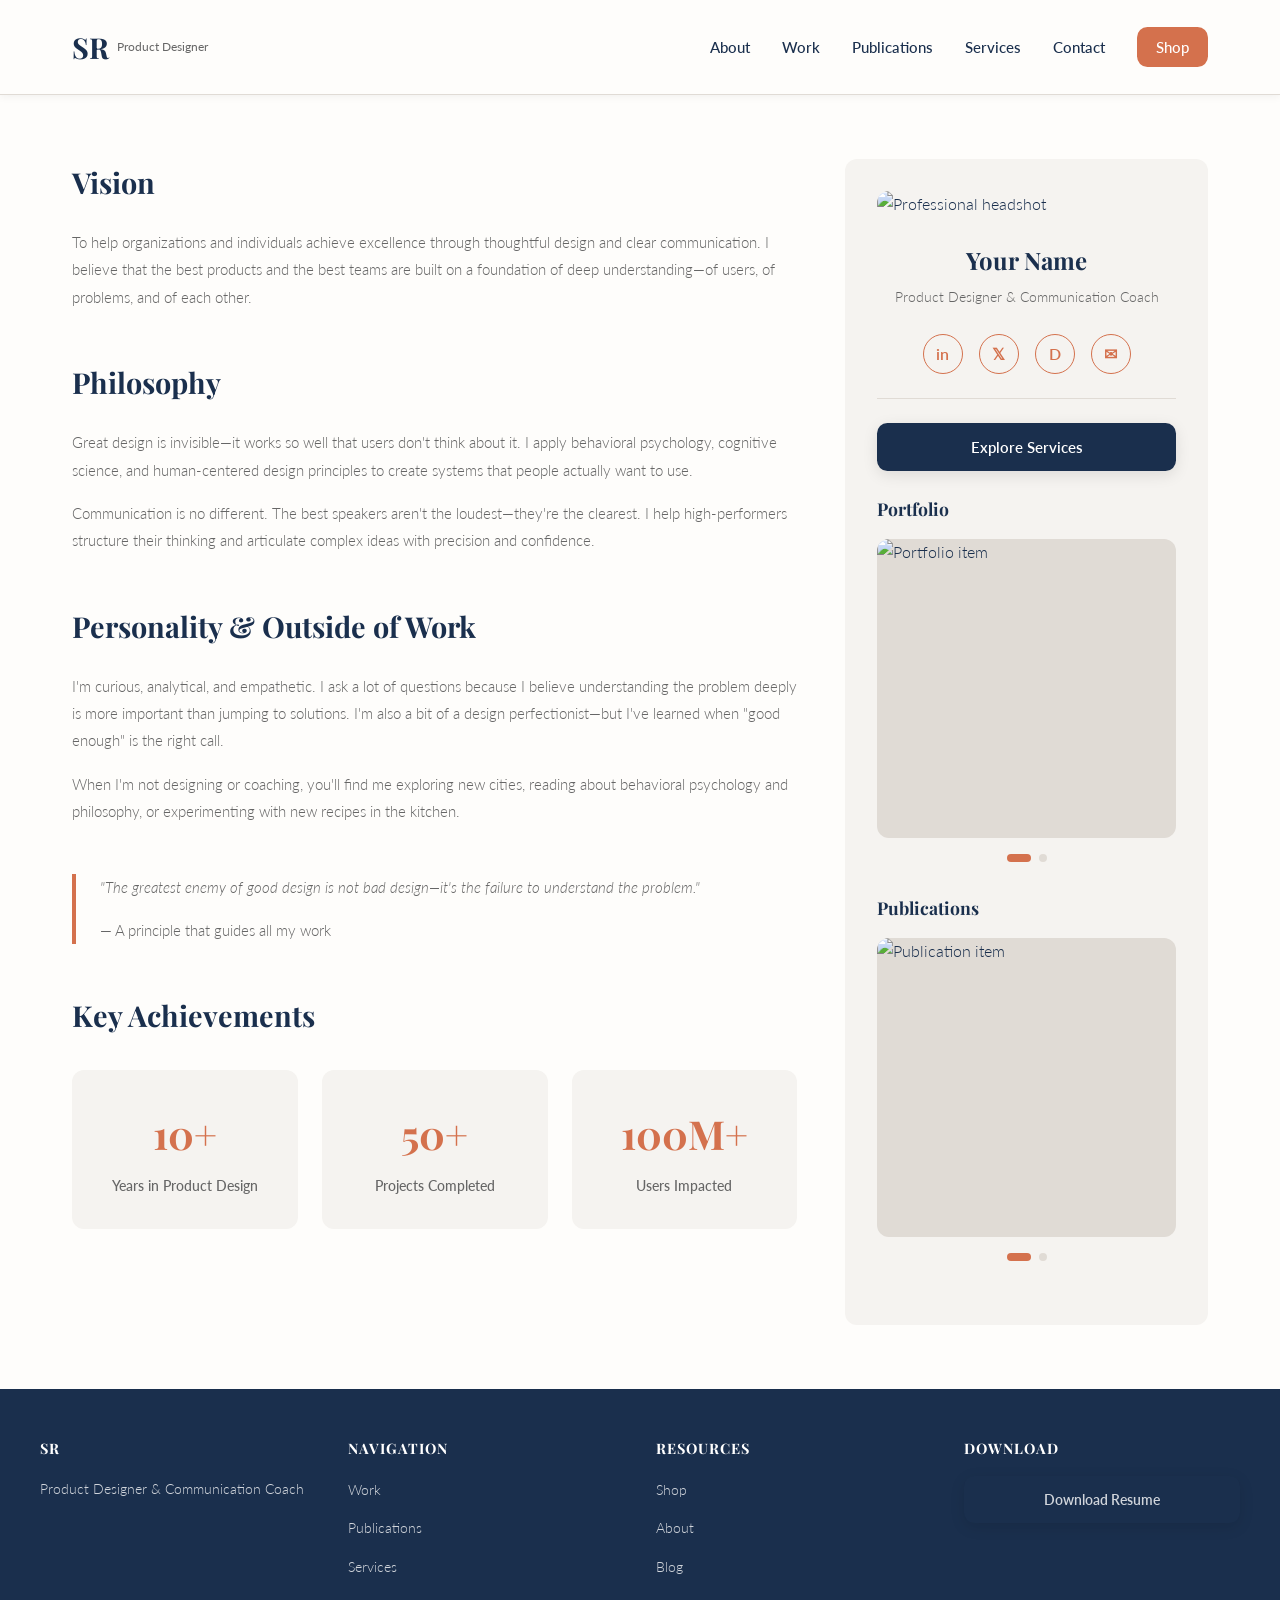
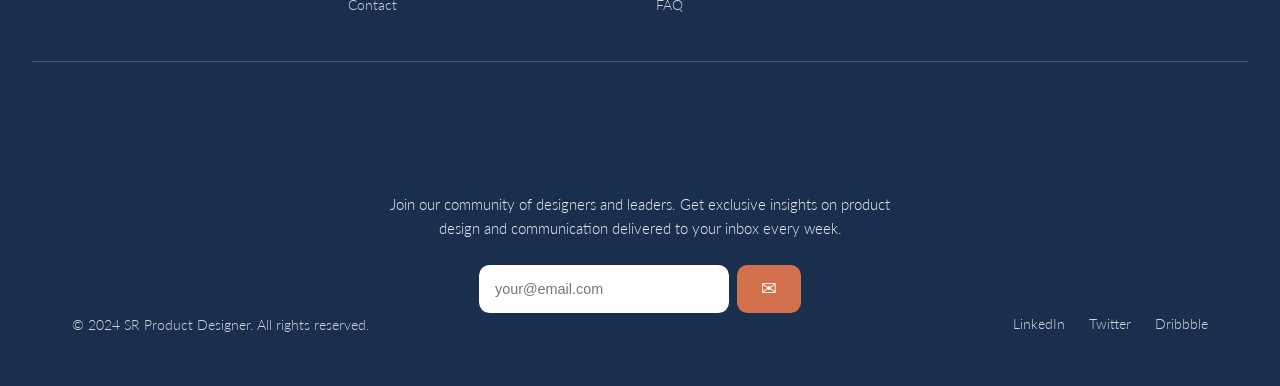
==== commit 69829fca: "Revise about.html with new styles and content Updated the about section with new content and styles." ====
--- a/about.html
+++ b/about.html
@@ -8,6 +8,205 @@
   <link rel="preconnect" href="https://fonts.gstatic.com" crossorigin>
   <link href="https://fonts.googleapis.com/css2?family=Playfair+Display:wght@600;700;800&family=Lato:wght@300;400;500;600;700&display=swap" rel="stylesheet">
   <link rel="stylesheet" href="styles.css">
+  <style>
+    .about-wrapper {
+      display: grid;
+      grid-template-columns: 2fr 1fr;
+      gap: 3rem;
+    }
+
+    .about-content {
+      space-y: 2rem;
+    }
+
+    .about-section {
+      margin-bottom: 3rem;
+    }
+
+    .about-section h2 {
+      font-family: 'Playfair Display', serif;
+      font-size: 1.8rem;
+      margin-bottom: 1.5rem;
+      font-weight: 700;
+      color: #1a2f4d;
+    }
+
+    .about-section p {
+      color: #666;
+      line-height: 1.8;
+      margin-bottom: 1rem;
+      font-size: 0.95rem;
+    }
+
+    .about-achievements {
+      display: grid;
+      grid-template-columns: repeat(3, 1fr);
+      gap: 1.5rem;
+      margin-top: 2rem;
+    }
+
+    .achievement-card {
+      background: #f5f3f0;
+      padding: 2rem;
+      border-radius: 0.75rem;
+      text-align: center;
+    }
+
+    .achievement-card .number {
+      font-family: 'Playfair Display', serif;
+      font-size: 2.5rem;
+      font-weight: 700;
+      color: #d4714d;
+      margin-bottom: 0.5rem;
+    }
+
+    .achievement-card .label {
+      font-size: 0.9rem;
+      color: #666;
+      font-weight: 500;
+    }
+
+    .about-sidebar {
+      background: #f5f3f0;
+      padding: 2rem;
+      border-radius: 0.75rem;
+      height: fit-content;
+      position: sticky;
+      top: 100px;
+    }
+
+    .about-sidebar-image {
+      width: 100%;
+      border-radius: 0.75rem;
+      margin-bottom: 1.5rem;
+      display: block;
+    }
+
+    .about-sidebar-name {
+      text-align: center;
+      margin-bottom: 1.5rem;
+    }
+
+    .about-sidebar-name h3 {
+      font-family: 'Playfair Display', serif;
+      font-size: 1.5rem;
+      margin-bottom: 0.3rem;
+      font-weight: 700;
+      color: #1a2f4d;
+    }
+
+    .about-sidebar-name p {
+      font-size: 0.9rem;
+      color: #666;
+    }
+
+    .about-sidebar-social {
+      display: flex;
+      gap: 1rem;
+      justify-content: center;
+      margin-bottom: 1.5rem;
+    }
+
+    .about-sidebar-social a {
+      width: 40px;
+      height: 40px;
+      border: 1.5px solid #d4714d;
+      border-radius: 50%;
+      display: flex;
+      align-items: center;
+      justify-content: center;
+      color: #d4714d;
+      transition: all 0.3s ease;
+      font-size: 1rem;
+      font-weight: 600;
+    }
+
+    .about-sidebar-social a:hover {
+      background: #d4714d;
+      color: white;
+    }
+
+    .about-sidebar-divider {
+      border-top: 1px solid #e0dbd5;
+      margin: 1.5rem 0;
+    }
+
+    .about-sidebar-cta {
+      width: 100%;
+      text-align: center;
+      margin-bottom: 1.5rem;
+    }
+
+    .about-portfolio-section {
+      margin-bottom: 2rem;
+    }
+
+    .about-portfolio-title {
+      font-family: 'Playfair Display', serif;
+      font-size: 1.1rem;
+      font-weight: 700;
+      color: #1a2f4d;
+      margin-bottom: 1rem;
+    }
+
+    .about-portfolio-carousel {
+      width: 100%;
+      border-radius: 0.75rem;
+      overflow: hidden;
+      background: #e0dbd5;
+      aspect-ratio: 1;
+      margin-bottom: 1rem;
+    }
+
+    .about-portfolio-carousel img {
+      width: 100%;
+      height: 100%;
+      object-fit: cover;
+    }
+
+    .carousel-nav {
+      display: flex;
+      justify-content: center;
+      gap: 0.5rem;
+    }
+
+    .carousel-nav button {
+      width: 8px;
+      height: 8px;
+      border-radius: 50%;
+      background: #e0dbd5;
+      border: none;
+      cursor: pointer;
+      transition: all 0.3s ease;
+    }
+
+    .carousel-nav button.active {
+      background: #d4714d;
+      width: 24px;
+      border-radius: 4px;
+    }
+
+    @media (max-width: 1024px) {
+      .about-wrapper {
+        grid-template-columns: 1fr;
+      }
+
+      .about-sidebar {
+        position: relative;
+        top: 0;
+      }
+
+      .about-achievements {
+        grid-template-columns: repeat(2, 1fr);
+      }
+    }
+
+    @media (max-width: 768px) {
+      .about-achievements {
+        grid-template-columns: 1fr;
+      }
+    }
+  </style>
 </head>
 <body>
   <!-- HEADER -->
@@ -20,7 +219,7 @@
         <a href="index.html#publications">Publications</a>
         <a href="index.html#services">Services</a>
         <a href="index.html#contact">Contact</a>
-        <a href="shop.html">Shop</a>
+        <a href="shop.html" class="nav-shop">Shop</a>
       </nav>
     </div>
   </header>
@@ -34,21 +233,21 @@
           <!-- Vision -->
           <div class="about-section">
             <h2>Vision</h2>
-            <p>To help organizations and individuals achieve excellence through thoughtful design and clear communication. I believe that the best products and the best teams are built on a foundation of clear thinking and precise communication.</p>
+            <p>To help organizations and individuals achieve excellence through thoughtful design and clear communication. I believe that the best products and the best teams are built on a foundation of deep understanding—of users, of problems, and of each other.</p>
           </div>
 
           <!-- Philosophy -->
           <div class="about-section">
             <h2>Philosophy</h2>
-            <p>Great design is invisible—it works so well that users don't think about it. I apply behavioral psychology, cognitive science, and human-centered design principles to create systems that feel natural and intuitive. Every decision is grounded in research and validated through testing.</p>
-            <p style="margin-top: 1rem;">Communication is no different. The best speakers aren't the loudest—they're the clearest. I help high-performers structure their thinking and articulate their ideas with precision and confidence.</p>
+            <p>Great design is invisible—it works so well that users don't think about it. I apply behavioral psychology, cognitive science, and human-centered design principles to create systems that people actually want to use.</p>
+            <p>Communication is no different. The best speakers aren't the loudest—they're the clearest. I help high-performers structure their thinking and articulate complex ideas with precision and confidence.</p>
           </div>
 
           <!-- Personality & Outside of Work -->
           <div class="about-section">
             <h2>Personality & Outside of Work</h2>
-            <p>I'm curious, analytical, and empathetic. I ask a lot of questions because I believe understanding the problem deeply is more important than jumping to solutions. I'm also a bit of a perfectionist—I won't ship something until it's right. But I balance that with pragmatism: done is better than perfect, and iteration beats perfection.</p>
-            <p style="margin-top: 1rem;">When I'm not designing or coaching, you'll find me exploring new cities, reading about behavioral psychology and philosophy, or experimenting with new recipes in the kitchen. I'm fascinated by how people think, make decisions, and communicate across different cultures.</p>
+            <p>I'm curious, analytical, and empathetic. I ask a lot of questions because I believe understanding the problem deeply is more important than jumping to solutions. I'm also a bit of a design perfectionist—but I've learned when "good enough" is the right call.</p>
+            <p>When I'm not designing or coaching, you'll find me exploring new cities, reading about behavioral psychology and philosophy, or experimenting with new recipes in the kitchen.</p>
           </div>
 
           <!-- Quote -->
@@ -107,7 +306,7 @@
           <div class="about-portfolio-section">
             <div class="about-portfolio-title">Portfolio</div>
             <div class="about-portfolio-carousel">
-              <img id="portfolioCarousel" src="https://images.unsplash.com/photo-1552664730-d307ca884978?w=300&h=300&fit=crop" alt="Portfolio item" style="opacity: 1; transition: opacity 0.3s ease;">
+              <img id="portfolioCarousel" src="https://images.unsplash.com/photo-1552664730-d307ca884978?w=300&h=300&fit=crop" alt="Portfolio item">
             </div>
             <div class="carousel-nav portfolio-nav">
               <button class="active"></button>
@@ -119,7 +318,7 @@
           <div class="about-portfolio-section">
             <div class="about-portfolio-title">Publications</div>
             <div class="about-portfolio-carousel">
-              <img id="publicationCarousel" src="https://images.unsplash.com/photo-1499750310107-5fef28a66643?w=300&h=300&fit=crop" alt="Publication item" style="opacity: 1; transition: opacity 0.3s ease;">
+              <img id="publicationCarousel" src="https://images.unsplash.com/photo-1499750310107-5fef28a66643?w=300&h=300&fit=crop" alt="Publication item">
             </div>
             <div class="carousel-nav publication-nav">
               <button class="active"></button>
@@ -161,7 +360,7 @@
 
       <div class="footer-section">
         <h4>Download</h4>
-        <button class="btn btn-primary" onclick="alert('Resume download - implement with your PDF URL')" style="width: 100%; justify-content: center;">📥 Resume (PDF)</button>
+        <a href="your-resume-url.pdf" download class="btn btn-primary" style="width: 100%; justify-content: center; text-align: center;">Download Resume</a>
       </div>
     </div>
 
@@ -169,7 +368,7 @@
 
     <div class="footer-newsletter">
       <h4>Stay Updated</h4>
-      <p>Get insights on product design and communication delivered to your inbox.</p>
+      <p>Join our community of designers and leaders. Get exclusive insights on product design and communication delivered to your inbox every week.</p>
       <form class="footer-newsletter-form" onsubmit="event.preventDefault(); alert('Newsletter signup - implement with backend');">
         <input type="email" placeholder="your@email.com" required>
         <button type="submit">✉</button>
--- a/styles.css
+++ b/styles.css
@@ -130,6 +130,29 @@
   width: 100%;
 }
 
+nav a.nav-shop {
+  display: inline-flex;
+  align-items: center;
+  justify-content: center;
+  gap: 0.4rem;
+  background: var(--accent);
+  color: white;
+  padding: 0.5rem 1.2rem;
+  border-radius: 0.65rem;
+  transition: all 0.3s ease;
+  font-size: 0.95rem;
+  font-weight: 500;
+}
+
+nav a.nav-shop:hover {
+  background: var(--accent-dark);
+  transform: translateY(-2px);
+}
+
+nav a.nav-shop::after {
+  display: none;
+}
+
 /* ============================================
    BUTTONS
    ============================================ */
@@ -348,8 +371,10 @@
    ============================================ */
 
 .section-title {
+  font-family: 'Playfair Display', serif;
   font-size: 2.5rem;
   margin-bottom: 0.5rem;
+  font-weight: 700;
 }
 
 .section-subtitle {
@@ -604,6 +629,7 @@
 }
 
 .publication-card-title {
+  font-family: 'Playfair Display', serif;
   font-size: 1.1rem;
   font-weight: 700;
   color: var(--primary);
@@ -724,9 +750,11 @@
 }
 
 .service-card-title {
+  font-family: 'Playfair Display', serif;
   font-size: 1.5rem;
   margin-bottom: 0.5rem;
   transition: color 0.3s ease;
+  font-weight: 700;
 }
 
 .service-card:hover .service-card-title {
@@ -855,8 +883,11 @@
   align-items: center;
   justify-content: center;
   flex-shrink: 0;
-  color: var(--accent);
-  font-size: 1.5rem;
+  color: white;
+  font-size: 1.3rem;
+  background: var(--accent);
+  border-radius: 50%;
+  font-weight: 600;
 }
 
 .contact-info-content h3 {
@@ -988,72 +1019,68 @@
 }
 
 .footer-newsletter {
+  max-width: 500px;
+  margin: 0 auto;
+  text-align: center;
+}
+
+.footer-newsletter h4 {
+  margin-bottom: 0.5rem;
+}
+
+.footer-newsletter p {
+  color: rgba(255, 255, 255, 0.9);
+  margin-bottom: 1.5rem;
+  font-size: 0.95rem;
+  line-height: 1.6;
+}
+
+.footer-newsletter-form {
+  display: flex;
+  gap: 0.5rem;
   max-width: 400px;
-}
-
-.footer-newsletter h4 {
-  margin-bottom: 0.5rem;
-}
-
-.footer-newsletter p {
-  color: rgba(255, 255, 255, 0.8);
-  margin-bottom: 1rem;
+  margin: 0 auto;
+  justify-content: center;
+}
+
+.footer-newsletter-form input {
+  padding: 0.8rem 1rem;
+  border: none;
+  border-radius: 0.65rem;
   font-size: 0.9rem;
-}
-
-.footer-newsletter-form {
-  display: flex;
-  gap: 0.5rem;
-}
-
-.footer-newsletter-form input {
   flex: 1;
-  padding: 0.6rem;
-  background: rgba(255, 255, 255, 0.1);
-  border: 1px solid rgba(255, 255, 255, 0.2);
-  border-radius: 0.5rem;
+  max-width: 250px;
+}
+
+.footer-newsletter-form button {
+  padding: 0.8rem 1.5rem;
+  background: var(--accent);
+  border: none;
+  border-radius: 0.65rem;
   color: white;
-  font-family: 'Lato', sans-serif;
-}
-
-.footer-newsletter-form input::placeholder {
-  color: rgba(255, 255, 255, 0.5);
-}
-
-.footer-newsletter-form input:focus {
-  outline: none;
-  border-color: var(--accent);
-  box-shadow: 0 0 0 3px rgba(212, 113, 77, 0.2);
-}
-
-.footer-newsletter-form button {
-  padding: 0.6rem 1.2rem;
-  background: var(--accent);
-  color: white;
-  border: none;
-  border-radius: 0.5rem;
   cursor: pointer;
-  font-weight: 600;
+  font-size: 1.2rem;
   transition: all 0.3s ease;
-  display: flex;
-  align-items: center;
-  gap: 0.5rem;
-  font-size: 0.9rem;
 }
 
 .footer-newsletter-form button:hover {
   background: var(--accent-dark);
+  transform: translateY(-2px);
 }
 
 .footer-bottom {
-  border-top: 1px solid rgba(255, 255, 255, 0.2);
-  padding-top: 2rem;
+  max-width: 1200px;
+  margin: 0 auto;
+  padding: 0 2rem;
   display: flex;
   justify-content: space-between;
   align-items: center;
-  text-align: center;
-  font-size: 0.9rem;
-  color: rgba(255, 255, 255, 0.7);
+  color: rgba(255, 255, 255, 0.8);
+  font-size: 0.85rem;
+}
+
+.footer-bottom p {
+  color: rgba(255, 255, 255, 0.8);
 }
 
 .footer-bottom-links {
@@ -1062,7 +1089,7 @@
 }
 
 .footer-bottom-links a {
-  color: rgba(255, 255, 255, 0.7);
+  color: rgba(255, 255, 255, 0.8);
   transition: color 0.3s ease;
 }
 
@@ -1071,187 +1098,127 @@
 }
 
 /* ============================================
-   ABOUT PAGE
+   NEWSLETTER POPUP
    ============================================ */
 
-.about-wrapper {
-  display: grid;
-  grid-template-columns: 2fr 1fr;
-  gap: 3rem;
-  align-items: start;
-}
-
-.about-content {
+.newsletter-overlay {
+  position: fixed;
+  top: 0;
+  left: 0;
+  right: 0;
+  bottom: 0;
+  background: rgba(0, 0, 0, 0.5);
+  display: flex;
+  align-items: center;
+  justify-content: center;
+  z-index: 2000;
+  backdrop-filter: blur(4px);
+}
+
+.newsletter-modal {
+  background: white;
+  border-radius: 1rem;
+  padding: 3rem;
+  max-width: 450px;
+  width: 90%;
+  box-shadow: var(--shadow-xl);
+  position: relative;
+}
+
+.newsletter-close {
+  position: absolute;
+  top: 1.5rem;
+  right: 1.5rem;
+  background: none;
+  border: none;
+  font-size: 1.5rem;
+  color: var(--muted-foreground);
+  cursor: pointer;
+  transition: color 0.3s ease;
+}
+
+.newsletter-close:hover {
+  color: var(--accent);
+}
+
+.newsletter-header {
+  margin-bottom: 2rem;
+}
+
+.newsletter-header h2 {
+  font-size: 1.8rem;
+  margin-bottom: 0.5rem;
+}
+
+.newsletter-header p {
+  color: var(--muted-foreground);
+}
+
+.newsletter-form {
   display: flex;
   flex-direction: column;
-  gap: 2rem;
-}
-
-.about-section {
-  border-bottom: 1px solid var(--border);
-  padding-bottom: 2rem;
-}
-
-.about-section:last-child {
-  border-bottom: none;
-}
-
-.about-section h2 {
-  font-size: 2rem;
-  margin-bottom: 1rem;
-}
-
-.about-section p {
-  color: var(--muted-foreground);
-  line-height: 1.8;
+  gap: 1rem;
+  margin-bottom: 1.5rem;
+}
+
+.newsletter-form input {
+  padding: 0.8rem;
+  border: 1px solid var(--border);
+  border-radius: 0.65rem;
   font-size: 0.95rem;
 }
 
-.about-achievements {
-  display: grid;
-  grid-template-columns: repeat(3, 1fr);
-  gap: 1rem;
-  margin-top: 1rem;
-}
-
-.achievement-card {
+.newsletter-form button {
+  width: 100%;
+}
+
+.newsletter-benefits {
   background: var(--secondary);
   padding: 1.5rem;
   border-radius: 0.65rem;
+  margin-bottom: 1rem;
+}
+
+.newsletter-benefits-title {
+  font-weight: 600;
+  margin-bottom: 0.5rem;
+  font-size: 0.9rem;
+}
+
+.newsletter-benefits ul {
+  list-style: none;
+}
+
+.newsletter-benefits li {
+  font-size: 0.85rem;
+  color: var(--muted-foreground);
+  margin-bottom: 0.3rem;
+}
+
+.newsletter-privacy {
+  font-size: 0.75rem;
+  color: var(--muted-foreground);
   text-align: center;
 }
 
-.achievement-card .number {
-  font-size: 2rem;
-  color: var(--accent);
-  font-weight: 700;
-  margin-bottom: 0.5rem;
-}
-
-.achievement-card .label {
-  font-size: 0.85rem;
-  color: var(--muted-foreground);
-}
-
-.about-sidebar {
-  background: var(--secondary);
-  padding: 2rem;
-  border-radius: 0.65rem;
-  display: flex;
-  flex-direction: column;
-  gap: 1.5rem;
-  height: fit-content;
-  position: sticky;
-  top: 100px;
-}
-
-.about-sidebar-image {
-  width: 100%;
-  aspect-ratio: 1;
-  border-radius: 0.65rem;
-  overflow: hidden;
-  object-fit: cover;
-}
-
-.about-sidebar-name {
+.newsletter-success {
   text-align: center;
-}
-
-.about-sidebar-name h3 {
-  font-size: 1.3rem;
-  margin-bottom: 0.3rem;
-}
-
-.about-sidebar-name p {
-  font-size: 0.85rem;
-  color: var(--muted-foreground);
-}
-
-.about-sidebar-social {
-  display: flex;
-  gap: 0.8rem;
-  justify-content: center;
-}
-
-.about-sidebar-social a {
-  width: 35px;
-  height: 35px;
-  border: 1.5px solid var(--muted-foreground);
-  border-radius: 50%;
-  display: flex;
-  align-items: center;
-  justify-content: center;
-  color: var(--muted-foreground);
-  transition: all 0.3s ease;
-  font-size: 0.9rem;
-  font-weight: 600;
-}
-
-.about-sidebar-social a:hover {
-  border-color: var(--accent);
-  background: var(--accent);
-  color: white;
-}
-
-.about-sidebar-divider {
-  height: 1px;
-  background: var(--border);
-}
-
-.about-sidebar-cta {
-  width: 100%;
-}
-
-.about-portfolio-section {
-  display: flex;
-  flex-direction: column;
-  gap: 0.8rem;
-}
-
-.about-portfolio-title {
-  font-size: 0.8rem;
-  font-weight: 600;
-  text-transform: uppercase;
-  letter-spacing: 1px;
-  color: var(--primary);
-}
-
-.about-portfolio-carousel {
-  position: relative;
-  overflow: hidden;
-  border-radius: 0.65rem;
-  aspect-ratio: 1;
-}
-
-.about-portfolio-carousel img {
-  width: 100%;
-  height: 100%;
-  object-fit: cover;
-  border-radius: 0.65rem;
-  transition: transform 0.3s ease;
-}
-
-.carousel-nav {
-  display: flex;
-  gap: 0.4rem;
-  justify-content: center;
-  margin-top: 0.5rem;
-}
-
-.carousel-nav button {
-  width: 6px;
-  height: 6px;
-  border-radius: 50%;
-  background: var(--border);
-  border: none;
-  cursor: pointer;
-  transition: all 0.3s ease;
-}
-
-.carousel-nav button.active {
-  background: var(--accent);
-  width: 16px;
-  border-radius: 3px;
+  padding: 2rem 0;
+}
+
+.newsletter-success-icon {
+  font-size: 3rem;
+  color: var(--accent);
+  margin-bottom: 1rem;
+}
+
+.newsletter-success h3 {
+  font-size: 1.5rem;
+  margin-bottom: 0.5rem;
+}
+
+.newsletter-success p {
+  color: var(--muted-foreground);
 }
 
 /* ============================================
@@ -1259,77 +1226,76 @@
    ============================================ */
 
 .shop-header {
+  text-align: center;
   margin-bottom: 3rem;
 }
 
 .shop-header h1 {
+  font-family: 'Playfair Display', serif;
   font-size: 2.5rem;
-  margin-bottom: 0.5rem;
-}
-
-.shop-header p {
-  color: var(--muted-foreground);
-  font-size: 1.1rem;
+  margin-bottom: 1rem;
+  font-weight: 700;
 }
 
 .category-tabs {
   display: flex;
-  gap: 1rem;
-  margin-bottom: 2rem;
+  gap: 0.75rem;
+  margin-bottom: 3rem;
   flex-wrap: wrap;
-  overflow-x: auto;
-  padding-bottom: 1rem;
+  justify-content: center;
 }
 
 .category-tab {
-  padding: 0.7rem 1.5rem;
+  padding: 0.75rem 1.5rem;
   border: 2px solid var(--border);
   background: transparent;
-  border-radius: 25px;
+  border-radius: 0.65rem;
   cursor: pointer;
-  font-weight: 600;
+  font-size: 0.9rem;
+  font-weight: 500;
   transition: all 0.3s ease;
-  white-space: nowrap;
+  color: var(--foreground);
   font-family: 'Lato', sans-serif;
-}
-
-.category-tab.active {
-  background: var(--accent);
-  color: white;
-  border-color: var(--accent);
 }
 
 .category-tab:hover {
   border-color: var(--accent);
+  color: var(--accent);
+}
+
+.category-tab.active {
+  background: var(--primary);
+  border-color: var(--primary);
+  color: white;
 }
 
 .products-grid {
   display: grid;
-  grid-template-columns: repeat(auto-fill, minmax(280px, 1fr));
+  grid-template-columns: repeat(auto-fill, minmax(300px, 1fr));
   gap: 2rem;
+  margin-bottom: 3rem;
 }
 
 .product-card {
-  background: var(--card);
+  background: white;
   border: 1px solid var(--border);
-  border-radius: 0.65rem;
+  border-radius: 0.75rem;
   overflow: hidden;
+  box-shadow: var(--shadow-md);
   transition: all 0.3s ease;
   display: flex;
   flex-direction: column;
 }
 
 .product-card:hover {
-  transform: translateY(-5px);
+  transform: translateY(-8px);
   box-shadow: var(--shadow-lg);
-  border-color: var(--accent);
 }
 
 .product-image {
   width: 100%;
   height: 200px;
   background: linear-gradient(135deg, #667eea 0%, #764ba2 100%);
-  overflow: hidden;
 }
 
 .product-content {
@@ -1349,32 +1315,38 @@
 }
 
 .product-title {
-  font-size: 1.1rem;
-  margin-bottom: 0.5rem;
+  font-family: 'Playfair Display', serif;
+  font-size: 1.3rem;
+  margin-bottom: 0.5rem;
+  font-weight: 700;
+  color: var(--primary);
 }
 
 .product-description {
-  color: var(--muted-foreground);
-  font-size: 0.85rem;
+  font-size: 0.9rem;
+  color: var(--muted-foreground);
   margin-bottom: 1rem;
-  flex-grow: 1;
+  line-height: 1.6;
 }
 
 .product-features {
   list-style: none;
-  font-size: 0.8rem;
-  color: var(--muted-foreground);
-  margin-bottom: 1rem;
+  margin-bottom: 1.5rem;
+  flex-grow: 1;
 }
 
 .product-features li {
+  font-size: 0.85rem;
+  color: var(--muted-foreground);
   padding: 0.3rem 0;
+  margin-bottom: 0.2rem;
 }
 
 .product-features li::before {
   content: '✓ ';
   color: var(--accent);
-  font-weight: bold;
+  font-weight: 600;
+  margin-right: 0.3rem;
 }
 
 .product-footer {
@@ -1386,284 +1358,66 @@
 }
 
 .product-price {
-  font-size: 1.3rem;
+  font-size: 1.2rem;
   font-weight: 700;
-  color: var(--primary);
+  color: var(--accent);
+}
+
+.product-footer .btn {
+  padding: 0.6rem 1.2rem;
+  font-size: 0.85rem;
 }
 
 /* ============================================
-   NEWSLETTER POPUP
+   RESPONSIVE DESIGN
    ============================================ */
 
-.newsletter-overlay {
-  position: fixed;
-  inset: 0;
-  z-index: 50;
-  display: flex;
-  align-items: center;
-  justify-content: center;
-  padding: 1rem;
-  background: rgba(0, 0, 0, 0.5);
-  backdrop-filter: blur(4px);
-  animation: fadeIn 0.3s ease;
-}
-
-.newsletter-modal {
-  background: var(--card);
-  border: 1px solid var(--border);
-  border-radius: 1rem;
-  box-shadow: var(--shadow-xl);
-  max-width: 420px;
-  width: 100%;
-  padding: 2rem;
-  position: relative;
-  animation: slideUp 0.3s ease;
-}
-
-.newsletter-close {
-  position: absolute;
-  top: 1rem;
-  right: 1rem;
-  background: var(--secondary);
-  border: none;
-  border-radius: 0.5rem;
-  padding: 0.5rem;
-  cursor: pointer;
-  transition: all 0.3s ease;
-  display: flex;
-  align-items: center;
-  justify-content: center;
-}
-
-.newsletter-close:hover {
-  background: var(--secondary-dark);
-}
-
-.newsletter-header {
-  margin-bottom: 1.5rem;
-}
-
-.newsletter-header h2 {
-  font-size: 1.5rem;
-  margin-bottom: 0.5rem;
-}
-
-.newsletter-header p {
-  color: var(--muted-foreground);
-  font-size: 0.95rem;
-}
-
-.newsletter-form {
-  display: flex;
-  flex-direction: column;
-  gap: 1rem;
-  margin-bottom: 1.5rem;
-}
-
-.newsletter-form input {
-  padding: 0.8rem;
-  border: 1px solid var(--border);
-  border-radius: 0.65rem;
-  font-family: 'Lato', sans-serif;
-  font-size: 0.95rem;
-}
-
-.newsletter-form input:focus {
-  outline: none;
-  border-color: var(--accent);
-  box-shadow: 0 0 0 3px rgba(212, 113, 77, 0.1);
-}
-
-.newsletter-benefits {
-  padding: 1rem 0;
-  border-top: 1px solid var(--border);
-  border-bottom: 1px solid var(--border);
-  margin-bottom: 1rem;
-}
-
-.newsletter-benefits-title {
-  font-size: 0.75rem;
-  font-weight: 600;
-  text-transform: uppercase;
-  letter-spacing: 1px;
-  color: var(--primary);
-  margin-bottom: 0.8rem;
-}
-
-.newsletter-benefits ul {
-  list-style: none;
-}
-
-.newsletter-benefits li {
-  font-size: 0.85rem;
-  color: var(--muted-foreground);
-  margin-bottom: 0.5rem;
-}
-
-.newsletter-privacy {
-  font-size: 0.8rem;
-  color: var(--muted-foreground);
-  text-align: center;
-}
-
-.newsletter-success {
-  text-align: center;
-  padding: 2rem 0;
-}
-
-.newsletter-success-icon {
-  width: 60px;
-  height: 60px;
-  background: rgba(212, 113, 77, 0.2);
-  border-radius: 50%;
-  display: flex;
-  align-items: center;
-  justify-content: center;
-  margin: 0 auto 1rem;
-  font-size: 2rem;
-}
-
-.newsletter-success h3 {
-  font-size: 1.3rem;
-  margin-bottom: 0.5rem;
-}
-
-.newsletter-success p {
-  color: var(--muted-foreground);
-  font-size: 0.95rem;
-}
-
-@keyframes fadeIn {
-  from { opacity: 0; }
-  to { opacity: 1; }
-}
-
-@keyframes slideUp {
-  from {
-    opacity: 0;
-    transform: translateY(20px);
-  }
-  to {
-    opacity: 1;
-    transform: translateY(0);
-  }
-}
-
-/* ============================================
-   RESPONSIVE
-   ============================================ */
-
-@media (max-width: 768px) {
+@media (max-width: 1024px) {
   .hero {
     grid-template-columns: 1fr;
-    min-height: auto;
+  }
+
+  .contact-wrapper {
+    grid-template-columns: 1fr;
+  }
+
+  .footer-container {
+    grid-template-columns: repeat(2, 1fr);
+  }
+
+  .case-grid {
+    grid-template-columns: 1fr;
+  }
+
+  .case-grid > a:first-child {
+    grid-column: span 1;
+  }
+}
+
+@media (max-width: 768px) {
+  nav {
+    gap: 1rem;
+  }
+
+  nav a.nav-shop {
+    padding: 0.5rem 0.8rem;
+    font-size: 0.85rem;
   }
 
   .hero-content h1 {
     font-size: 2.5rem;
   }
 
-  .about-wrapper {
+  .section-title {
+    font-size: 2rem;
+  }
+
+  .services-grid {
     grid-template-columns: 1fr;
-  }
-
-  .about-sidebar {
-    position: static;
   }
 
   .contact-wrapper {
     grid-template-columns: 1fr;
-  }
-
-  nav {
-    gap: 1rem;
-    font-size: 0.85rem;
-  }
-
-  .header-container {
-    padding: 1rem;
-  }
-
-  .case-grid {
-    grid-template-columns: 1fr;
-  }
-
-  .case-grid > a:first-child {
-    grid-column: span 1;
-    grid-row: span 1;
-  }
-
-  .case-grid > a:first-child .case-card {
-    height: 300px;
-  }
-
-  .services-grid {
-    grid-template-columns: 1fr;
-  }
-
-  .about-achievements {
-    grid-template-columns: 1fr;
-  }
-
-  .footer-container {
-    grid-template-columns: repeat(2, 1fr);
-  }
-
-  section {
-    padding: 2rem 0;
-  }
-
-  .hero-cta {
-    flex-direction: column;
-  }
-
-  .hero-cta .btn {
-    width: 100%;
-  }
-
-  .publications-header {
-    flex-direction: column;
-    align-items: flex-start;
-  }
-
-  .publications-header-left {
-    max-width: 100%;
-    margin-bottom: 1rem;
-  }
-
-  .publications-controls {
-    align-self: flex-end;
-  }
-}
-
-@media (max-width: 480px) {
-  nav {
-    flex-direction: column;
-    gap: 0.5rem;
-  }
-
-  nav a {
-    font-size: 0.8rem;
-  }
-
-  .hero-content h1 {
-    font-size: 1.8rem;
-  }
-
-  .section-title {
-    font-size: 1.8rem;
-  }
-
-  .products-grid {
-    grid-template-columns: 1fr;
-  }
-
-  .category-tabs {
-    flex-direction: column;
-  }
-
-  .category-tab {
-    width: 100%;
   }
 
   .footer-container {
@@ -1673,9 +1427,39 @@
   .footer-bottom {
     flex-direction: column;
     gap: 1rem;
-  }
-
-  .footer-bottom-links {
-    flex-direction: column;
-  }
-}
+    text-align: center;
+  }
+
+  .product-card {
+    margin-bottom: 1rem;
+  }
+}
+
+@media (max-width: 480px) {
+  .header-container {
+    padding: 1rem;
+  }
+
+  nav {
+    gap: 0.5rem;
+    flex-wrap: wrap;
+  }
+
+  .hero {
+    padding: 2rem 0;
+    min-height: auto;
+  }
+
+  .hero-image-wrapper {
+    width: 250px;
+    height: 250px;
+  }
+
+  .hero-content h1 {
+    font-size: 2rem;
+  }
+
+  .hero-content .subtitle {
+    font-size: 0.95rem;
+  }
+}
